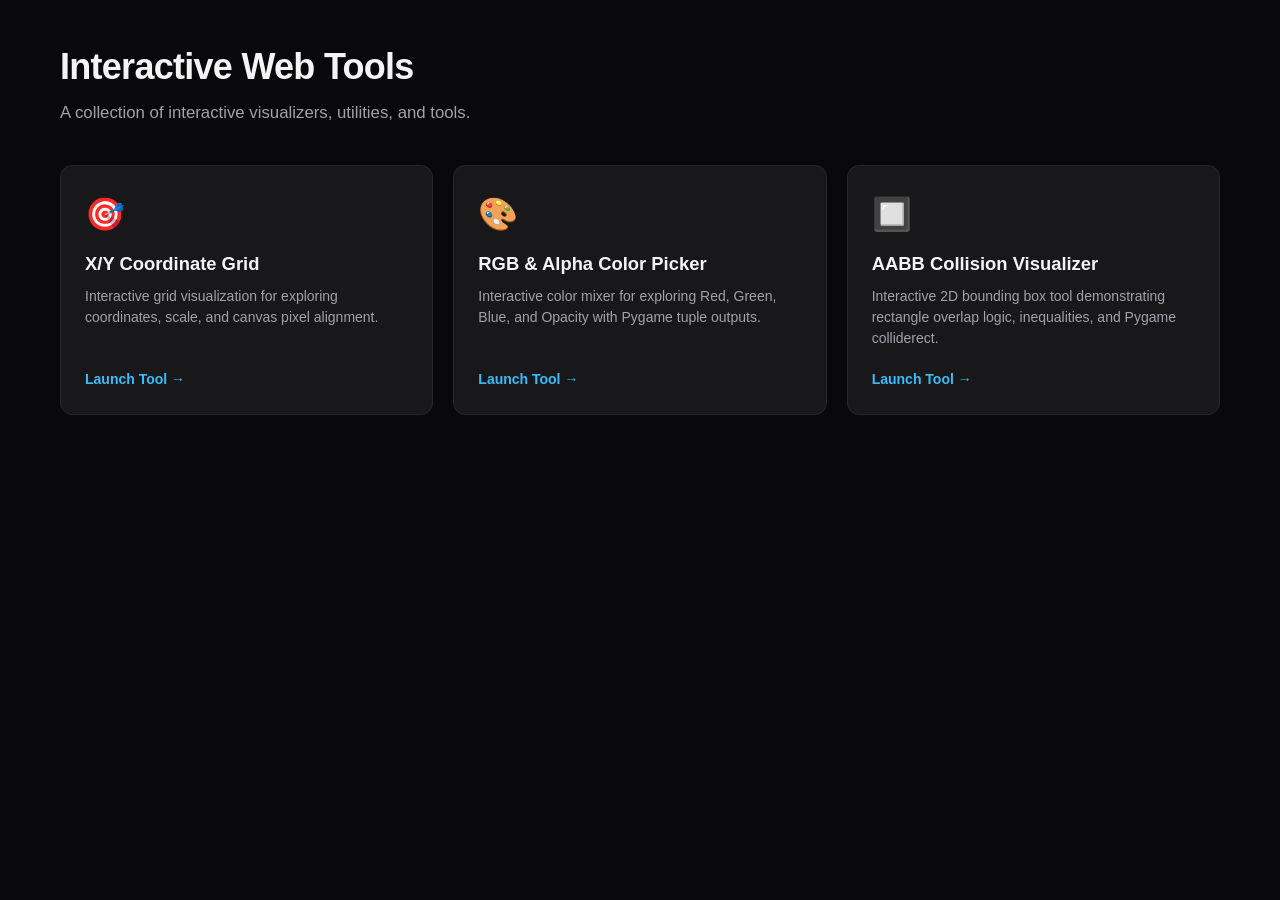
==== index.html @ 255135e9 "Add files via upload" ====
<!DOCTYPE html>
<html lang="en">
<head>
  <meta charset="UTF-8">
  <meta name="viewport" content="width=device-width, initial-scale=1.0">
  <title>Arcade & Interactive Tools Hub</title>
  <link rel="stylesheet" href="style.css">
</head>
<body>

  <header class="main-header">
    <h1 class="main-title">Interactive Web Tools</h1>
    <p class="main-subtitle">A collection of interactive visualizers, utilities, and tools.</p>
  </header>

  <main class="grid-container">
    <a href="tools/xy-coordinates/index.html" class="tool-card">
      <div class="card-icon">🎯</div>
      <h2 class="card-title">X/Y Coordinate Grid</h2>
      <p class="card-description">Interactive grid visualization for exploring coordinates, scale, and canvas pixel alignment.</p>
      <span class="card-link">Launch Tool →</span>
    </a>
    <a href="tools/rgb-picker/index.html" class="tool-card">
        <div class="card-icon">🎨</div>
        <h2 class="card-title">RGB & Alpha Color Picker</h2>
        <p class="card-description">Interactive color mixer for exploring Red, Green, Blue, and Opacity with Pygame tuple outputs.</p>
        <span class="card-link">Launch Tool →</span>
    </a>
    <a href="tools/aabb-collision/index.html" class="tool-card">
        <div class="card-icon">🔲</div>
        <h2 class="card-title">AABB Collision Visualizer</h2>
        <p class="card-description">Interactive 2D bounding box tool demonstrating rectangle overlap logic, inequalities, and Pygame colliderect.</p>
        <span class="card-link">Launch Tool →</span>
    </a>


  </main>

</body>
</html>
---- style.css ----
/* ==========================================================================
   GLOBAL BASE STYLES & RESET
   ========================================================================== */

* {
  box-sizing: border-box;
  margin: 0;
  padding: 0;
}

body {
  font-family: -apple-system, BlinkMacSystemFont, "Segoe UI", Roboto, Helvetica, Arial, sans-serif;
  background-color: #09090b;
  color: #f4f4f5;
  min-height: 100vh;
  padding: 40px 20px;
  line-height: 1.5;
}

/* Landing Page Layout Constraint */
body:not(.tool-page) {
  max-width: 1200px;
  margin: 0 auto;
}

/* Landing Page Header */
.main-header {
  margin-bottom: 40px;
}

.main-title {
  font-size: 2.25rem;
  font-weight: 800;
  color: #f4f4f5;
  letter-spacing: -0.02em;
}

.main-subtitle {
  color: #a1a1aa;
  font-size: 1.05rem;
  margin-top: 6px;
}

/* Tool Grid Cards */
.grid-container {
  display: grid;
  grid-template-columns: repeat(auto-fill, minmax(280px, 1fr));
  gap: 20px;
}

.tool-card {
  background: #18181b;
  border: 1px solid #27272a;
  border-radius: 12px;
  padding: 24px;
  text-decoration: none;
  color: inherit;
  display: flex;
  flex-direction: column;
  transition: transform 0.2s ease, border-color 0.2s ease, box-shadow 0.2s ease;
}

.tool-card:hover {
  transform: translateY(-4px);
  border-color: #38bdf8;
  box-shadow: 0 12px 24px rgba(0, 0, 0, 0.4);
}

.card-icon {
  font-size: 2rem;
  margin-bottom: 12px;
}

.card-title {
  font-size: 1.15rem;
  font-weight: 700;
  color: #f4f4f5;
  margin-bottom: 8px;
}

.card-description {
  font-size: 0.875rem;
  color: #a1a1aa;
  margin-bottom: 20px;
  flex-grow: 1;
}

.card-link {
  font-size: 0.875rem;
  font-weight: 600;
  color: #38bdf8;
}
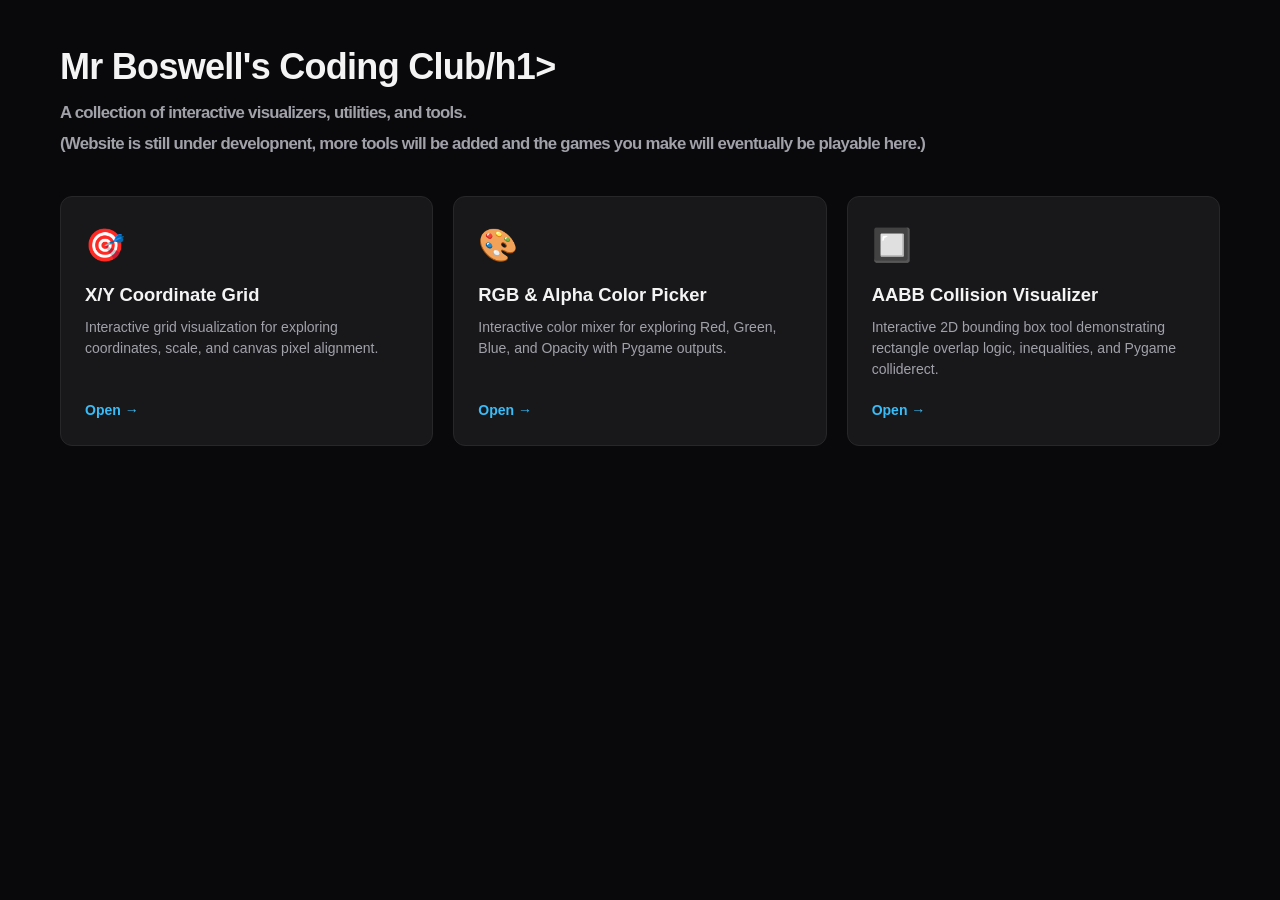
==== commit 84983e93: "Revise index.html for Mr Boswell's Coding Club Updated the title and subtitles for the coding club w" ====
--- a/index.html
+++ b/index.html
@@ -3,14 +3,15 @@
 <head>
   <meta charset="UTF-8">
   <meta name="viewport" content="width=device-width, initial-scale=1.0">
-  <title>Arcade & Interactive Tools Hub</title>
+  <title>Mr Boswell - Coding Club</title>
   <link rel="stylesheet" href="style.css">
 </head>
 <body>
 
   <header class="main-header">
-    <h1 class="main-title">Interactive Web Tools</h1>
+    <h1 class="main-title">Mr Boswell's Coding Club/h1>
     <p class="main-subtitle">A collection of interactive visualizers, utilities, and tools.</p>
+    <p class="main-subtitle">(Website is still under developnent, more tools will be added and the games you make will eventually be playable here.)</p>
   </header>
 
   <main class="grid-container">
@@ -18,23 +19,23 @@
       <div class="card-icon">🎯</div>
       <h2 class="card-title">X/Y Coordinate Grid</h2>
       <p class="card-description">Interactive grid visualization for exploring coordinates, scale, and canvas pixel alignment.</p>
-      <span class="card-link">Launch Tool →</span>
+      <span class="card-link">Open →</span>
     </a>
     <a href="tools/rgb-picker/index.html" class="tool-card">
         <div class="card-icon">🎨</div>
         <h2 class="card-title">RGB & Alpha Color Picker</h2>
-        <p class="card-description">Interactive color mixer for exploring Red, Green, Blue, and Opacity with Pygame tuple outputs.</p>
-        <span class="card-link">Launch Tool →</span>
+        <p class="card-description">Interactive color mixer for exploring Red, Green, Blue, and Opacity with Pygame outputs.</p>
+        <span class="card-link">Open →</span>
     </a>
     <a href="tools/aabb-collision/index.html" class="tool-card">
         <div class="card-icon">🔲</div>
         <h2 class="card-title">AABB Collision Visualizer</h2>
         <p class="card-description">Interactive 2D bounding box tool demonstrating rectangle overlap logic, inequalities, and Pygame colliderect.</p>
-        <span class="card-link">Launch Tool →</span>
+        <span class="card-link">Open →</span>
     </a>
 
 
   </main>
 
 </body>
-</html>+</html>
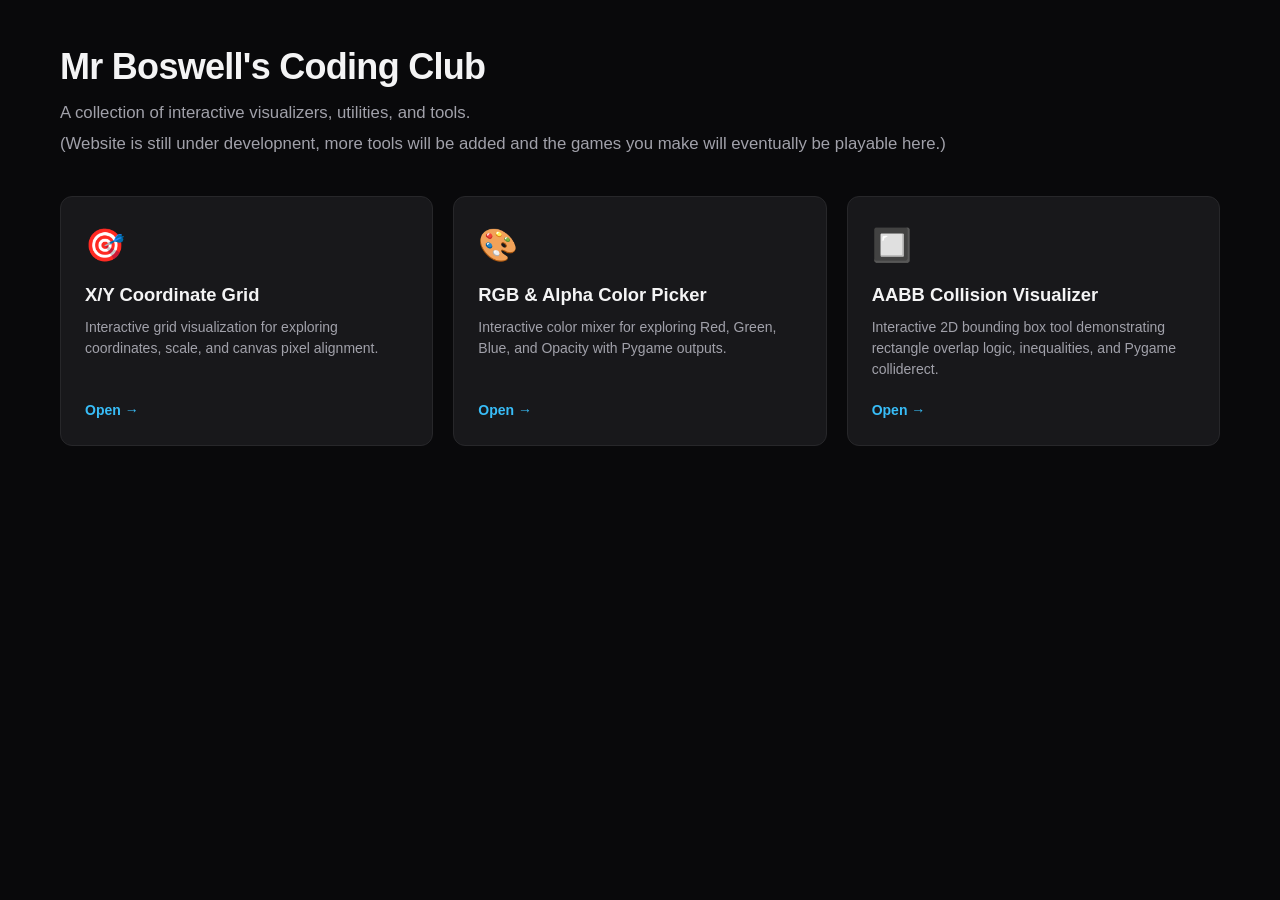
==== commit 8e7641a2: "Fix HTML structure and correct closing tag" ====
--- a/index.html
+++ b/index.html
@@ -9,7 +9,7 @@
 <body>
 
   <header class="main-header">
-    <h1 class="main-title">Mr Boswell's Coding Club/h1>
+    <h1 class="main-title">Mr Boswell's Coding Club </h1>
     <p class="main-subtitle">A collection of interactive visualizers, utilities, and tools.</p>
     <p class="main-subtitle">(Website is still under developnent, more tools will be added and the games you make will eventually be playable here.)</p>
   </header>
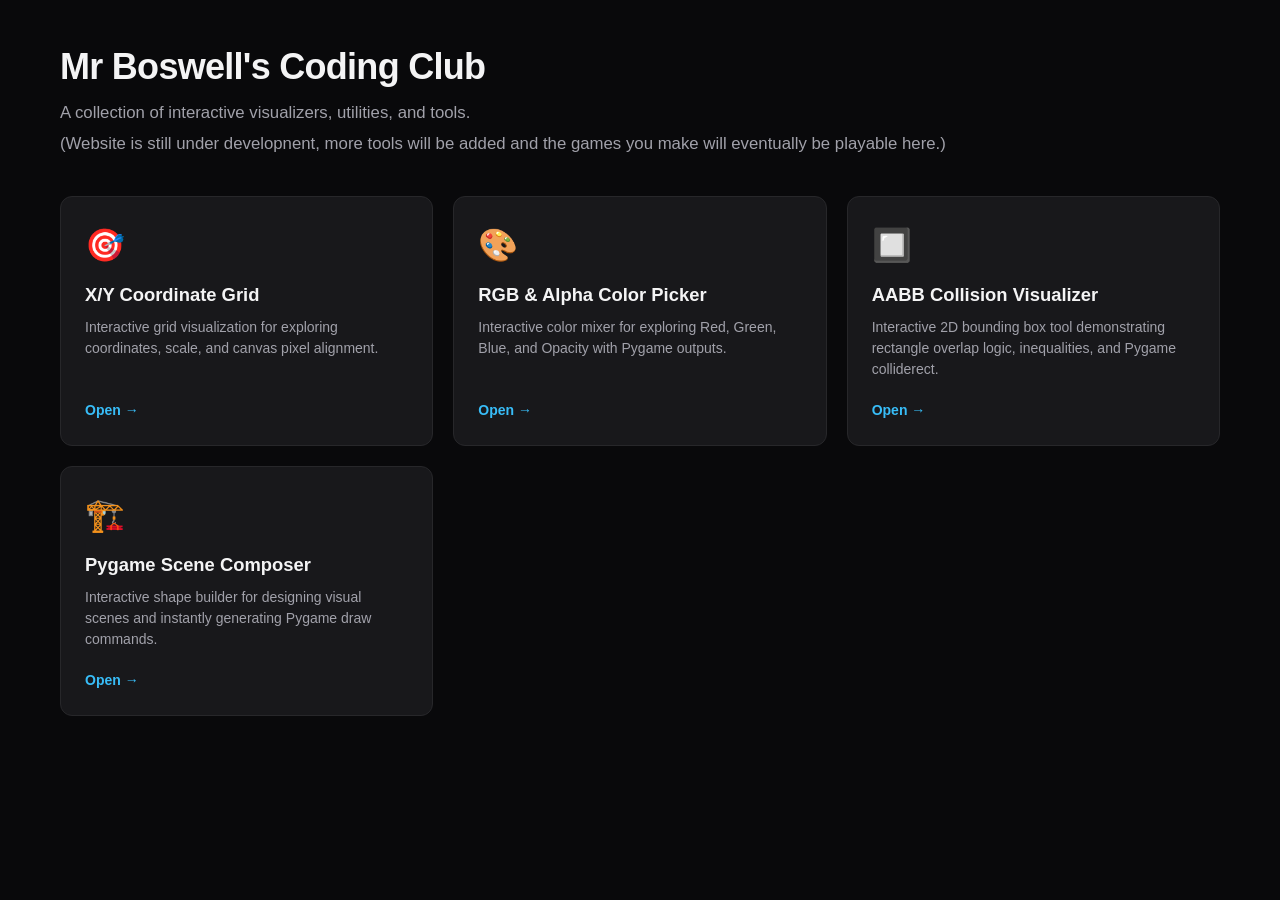
==== commit 6e067635: "Add Pygame Scene Composer tool card Added a new tool card for the Pygame Scene Composer." ====
--- a/index.html
+++ b/index.html
@@ -33,6 +33,12 @@
         <p class="card-description">Interactive 2D bounding box tool demonstrating rectangle overlap logic, inequalities, and Pygame colliderect.</p>
         <span class="card-link">Open →</span>
     </a>
+    <a href="tools/scene-composer/index.html" class="tool-card">
+      <div class="card-icon">🏗️</div>
+      <h2 class="card-title">Pygame Scene Composer</h2>
+      <p class="card-description">Interactive shape builder for designing visual scenes and instantly generating Pygame draw commands.</p>
+      <span class="card-link">Open →</span>
+    </a>
 
 
   </main>
